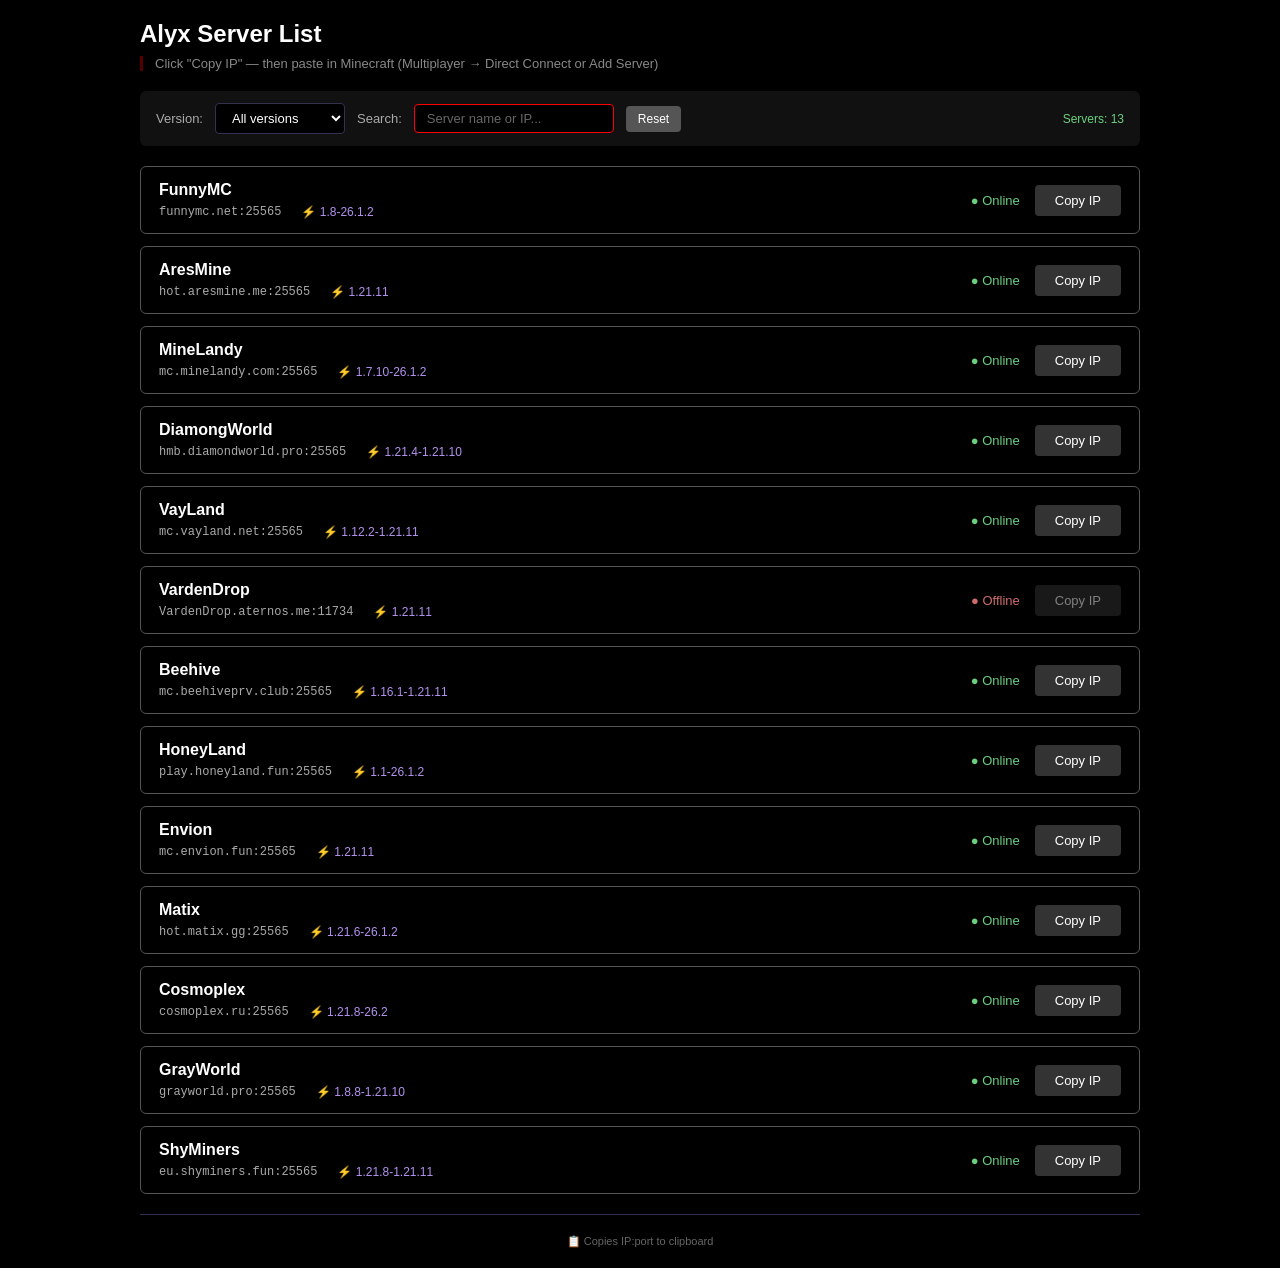
==== index.html @ 92d6c042 "Rename mcserver.html to index.html" ====
<!DOCTYPE html>
<html lang="en">
<head>
    <meta charset="UTF-8">
    <title>Alyx Launcher — Server List</title>
    <style>
        * {
            margin: 0;
            padding: 0;
            box-sizing: border-box;
        }

        body {
            background-color: #000000;
            font-family: 'Segoe UI', Tahoma, Geneva, Verdana, sans-serif;
            padding: 20px;
            color: #e0e0e0;
        }

        .container {
            max-width: 1000px;
            margin: 0 auto;
        }

        h1 {
            font-size: 24px;
            font-weight: 600;
            margin-bottom: 8px;
            color: #ffffff;
        }

        .sub {
            font-size: 13px;
            color: #888;
            margin-bottom: 20px;
            border-left: 3px solid #550000;
            padding-left: 12px;
        }

        .filter-bar {
            background-color: #111111;
            padding: 12px 16px;
            border-radius: 6px;
            margin-bottom: 20px;
            display: flex;
            flex-wrap: wrap;
            align-items: center;
            gap: 12px;
        }

        .filter-label {
            font-size: 13px;
            color: #aaa;
        }

        .filter-select {
            background-color: #000000;
            border: 1px solid #32324e;
            color: white;
            padding: 6px 12px;
            border-radius: 4px;
            font-size: 13px;
            cursor: pointer;
        }

        .search-input {
            background-color: #000000;
            border: 1px solid #FF0000;
            color: white;
            padding: 6px 12px;
            border-radius: 4px;
            font-size: 13px;
            width: 200px;
        }

        .search-input::placeholder {
            color: #666;
        }

        .filter-clear {
            background-color: #555555;
            border: none;
            color: white;
            padding: 6px 12px;
            border-radius: 4px;
            font-size: 12px;
            cursor: pointer;
        }

        .filter-clear:hover {
            background-color: #222222;
        }

        .servers-count {
            font-size: 12px;
            color: #6bcf7f;
            margin-left: auto;
        }

        .server-card {
            background-color: #000000;
            margin-bottom: 12px;
            padding: 14px 18px;
            border-radius: 6px;
            display: flex;
            align-items: center;
            justify-content: space-between;
            border: 1px solid #555555;
        }

        .server-card:hover {
            background-color: #000000;
        }

        .server-info {
            flex: 2;
        }

        .server-name {
            font-size: 16px;
            font-weight: 600;
            color: #ffffff;
            margin-bottom: 6px;
        }

        .server-details {
            display: flex;
            gap: 20px;
            font-size: 12px;
            color: #aaa;
        }

        .server-address {
            font-family: 'Consolas', monospace;
        }

        .server-version {
            color: #b392f0;
        }

        .copy-btn {
            background-color: #333333;
            border: none;
            color: white;
            padding: 8px 20px;
            border-radius: 4px;
            font-size: 13px;
            font-weight: 500;
            cursor: pointer;
            margin-left: 15px;
        }

        .copy-btn:hover {
            background-color: #000000;
        }

        .copy-btn:active {
            background-color: #222222;
        }

        .copy-btn:disabled {
            opacity: 0.5;
            cursor: not-allowed;
        }

        .status {
            min-width: 80px;
            text-align: right;
        }

        .online {
            color: #6bcf7f;
            font-size: 13px;
            font-weight: 500;
        }

        .offline {
            color: #cf6b6b;
            font-size: 13px;
            font-weight: 500;
        }

        hr {
            margin: 20px 0;
            border: none;
            height: 1px;
            background-color: #32324e;
        }

        .empty-message {
            text-align: center;
            padding: 40px;
            color: #888;
            background-color: #252540;
            border-radius: 6px;
        }

        .footer-note {
            font-size: 11px;
            color: #666;
            text-align: center;
            margin-top: 20px;
        }

        .toast-notification {
            position: fixed;
            bottom: 20px;
            left: 50%;
            transform: translateX(-50%);
            background-color: #2e4a75;
            color: white;
            padding: 8px 16px;
            border-radius: 4px;
            font-size: 13px;
            z-index: 999;
            animation: fadeOut 2s ease forwards;
        }

        @keyframes fadeOut {
            0% { opacity: 1; }
            70% { opacity: 1; }
            100% { opacity: 0; visibility: hidden; }
        }
    </style>
</head>
<body>
    <div class="container">
        <h1>Alyx Server List</h1>
        <div class="sub">Click "Copy IP" — then paste in Minecraft (Multiplayer → Direct Connect or Add Server)</div>

        <div class="filter-bar">
            <span class="filter-label">Version:</span>
            <select id="versionFilter" class="filter-select">
                <option value="all">All versions</option>
            </select>

            <span class="filter-label">Search:</span>
            <input type="text" id="searchInput" class="search-input" placeholder="Server name or IP...">

            <button id="clearFilters" class="filter-clear">Reset</button>
            <span id="serversCount" class="servers-count">Servers: 0</span>
        </div>

        <div id="server-list"></div>
        <hr />
        <div class="footer-note">📋 Copies IP:port to clipboard</div>
    </div>

    <script>
        // ============================================
        // MINECRAFT VERSIONS (1.4.2 — 26.1.2)
        // ============================================
        const minecraftVersions = [
            "1.8-26.1.2", "1.7.10-26.1.2", "1.21.4-1.21.10", "1.12.2-1.21.11", "1.16.1-1.21.11", "1.1-26.1.2",
            "1.21.6-26.1.2", "1.21.8-26.2", "1.8.8-1.21.10", "1.21.6-1.21.11",
            "1.4.2", "1.4.4", "1.4.5", "1.4.6", "1.4.7",
            "1.5.1", "1.5.2",
            "1.6.1", "1.6.2", "1.6.4",
            "1.7.2", "1.7.4", "1.7.5", "1.7.6", "1.7.6", "1.7.7", "1.7.8", "1.7.9", "1.7.10",
            "1.8", "1.8.1", "1.8.2", "1.8.3", "1.8.4", "1.8.5", "1.8.6", "1.8.7", "1.8.8", "1.8.9",
            "1.9", "1.9.1", "1.9.2", "1.9.3", "1.9.4",
            "1.10", "1.10.1", "1.10.2",
            "1.11", "1.11.1", "1.11.2",
            "1.12", "1.12.1", "1.12.2",
            "1.13", "1.13.1", "1.13.2",
            "1.14", "1.14.1", "1.14.2", "1.14.3", "1.14.4",
            "1.15", "1.15.1", "1.15.2",
            "1.16", "1.16.1", "1.16.2", "1.16.3", "1.16.4", "1.16.5",
            "1.17", "1.17.1",
            "1.18", "1.18.1", "1.18.2",
            "1.19", "1.19.1", "1.19.2", "1.19.3", "1.19.4",
            "1.20", "1.20.1", "1.20.2", "1.20.3", "1.20.4", "1.20.5", "1.20.6",
            "1.21", "1.21.1", "1.21.3", "1.21.4", "1.21.5", "1.21.6", "1.21.7", "1.21.8", "1.21.9", "1.21.10", "1.21.11",
            "26.1", "26.1.1", "26.1.2"
        ];

        // ============================================
        // YOUR SERVERS (add them here)
        // ============================================
        const servers = [
            // Example: { name: "Server Name", ip: "play.example.com", port: 25565, version: "1.16.5", online: true }
            { name: "FunnyMC", ip: "funnymc.net", port: 25565, version: "1.8-26.1.2", online: true },
            { name: "AresMine", ip: "hot.aresmine.me", port: 25565, version: "1.21.11", online: true },
            { name: "MineLandy", ip: "mc.minelandy.com", port: 25565, version: "1.7.10-26.1.2", online: true },
            { name: "DiamongWorld", ip: "hmb.diamondworld.pro", port: 25565, version: "1.21.4-1.21.10", online: true },
            { name: "VayLand", ip: "mc.vayland.net", port: 25565, version: "1.12.2-1.21.11", online: true },
            { name: "VardenDrop", ip: "VardenDrop.aternos.me", port: 11734, version: "1.21.11", online: false },
            { name: "Beehive", ip: "mc.beehiveprv.club", port: 25565, version: "1.16.1-1.21.11", online: true },
            { name: "HoneyLand", ip: "play.honeyland.fun", port: 25565, version: "1.1-26.1.2", online: true },
            { name: "Envion", ip: "mc.envion.fun", port: 25565, version: "1.21.11", online: true },
            { name: "Matix", ip: "hot.matix.gg", port: 25565, version: "1.21.6-26.1.2", online: true },
            { name: "Cosmoplex", ip: "cosmoplex.ru", port: 25565, version: "1.21.8-26.2", online: true },
            { name: "GrayWorld", ip: "grayworld.pro", port: 25565, version: "1.8.8-1.21.10", online: true },
            { name: "ShyMiners", ip: "eu.shyminers.fun", port: 25565, version: "1.21.8-1.21.11", online: true }
        ];

        function populateVersionFilter() {
            const select = document.getElementById('versionFilter');
            minecraftVersions.forEach(v => {
                const opt = document.createElement('option');
                opt.value = v;
                opt.textContent = v;
                select.appendChild(opt);
            });
        }

        function showNotification(msg) {
            const old = document.querySelector('.toast-notification');
            if (old) old.remove();
            const toast = document.createElement('div');
            toast.className = 'toast-notification';
            toast.textContent = msg;
            document.body.appendChild(toast);
            setTimeout(() => toast.remove(), 2000);
        }

        function copyToClipboard(text) {
            navigator.clipboard.writeText(text).then(() => {
                showNotification(`Copied: ${text}`);
            }).catch(() => {
                const ta = document.createElement('textarea');
                ta.value = text;
                document.body.appendChild(ta);
                ta.select();
                document.execCommand('copy');
                document.body.removeChild(ta);
                showNotification(`Copied: ${text}`);
            });
        }

        function renderServerList() {
            const container = document.getElementById('server-list');
            const version = document.getElementById('versionFilter').value;
            const query = document.getElementById('searchInput').value.toLowerCase().trim();

            let filtered = servers.filter(s => {
                if (version !== 'all' && s.version !== version) return false;
                if (query && !s.name.toLowerCase().includes(query) && !s.ip.toLowerCase().includes(query)) return false;
                return true;
            });

            document.getElementById('serversCount').textContent = `Servers: ${filtered.length}`;

            if (filtered.length === 0) {
                container.innerHTML = '<div class="empty-message"> ×  Nothing found</div>';
                return;
            }

            container.innerHTML = '';
            filtered.forEach(s => {
                const card = document.createElement('div');
                card.className = 'server-card';

                const info = document.createElement('div');
                info.className = 'server-info';
                info.innerHTML = `
                    <div class="server-name">${s.name}</div>
                    <div class="server-details">
                        <span class="server-address">${s.ip}:${s.port}</span>
                        <span class="server-version">⚡ ${s.version}</span>
                    </div>
                `;

                const statusDiv = document.createElement('div');
                statusDiv.className = 'status';
                statusDiv.innerHTML = `<span class="${s.online ? 'online' : 'offline'}">${s.online ? '● Online' : '● Offline'}</span>`;

                const btn = document.createElement('button');
                btn.textContent = 'Copy IP';
                btn.className = 'copy-btn';
                if (!s.online) {
                    btn.disabled = true;
                    btn.style.opacity = '0.5';
                } else {
                    btn.onclick = () => copyToClipboard(`${s.ip}:${s.port}`);
                }

                card.appendChild(info);
                card.appendChild(statusDiv);
                card.appendChild(btn);
                container.appendChild(card);
            });
        }

        function init() {
            populateVersionFilter();
            renderServerList();
            document.getElementById('versionFilter').addEventListener('change', renderServerList);
            document.getElementById('searchInput').addEventListener('input', renderServerList);
            document.getElementById('clearFilters').addEventListener('click', () => {
                document.getElementById('versionFilter').value = 'all';
                document.getElementById('searchInput').value = '';
                renderServerList();
            });
        }

        init();
    </script>
</body>
</html>
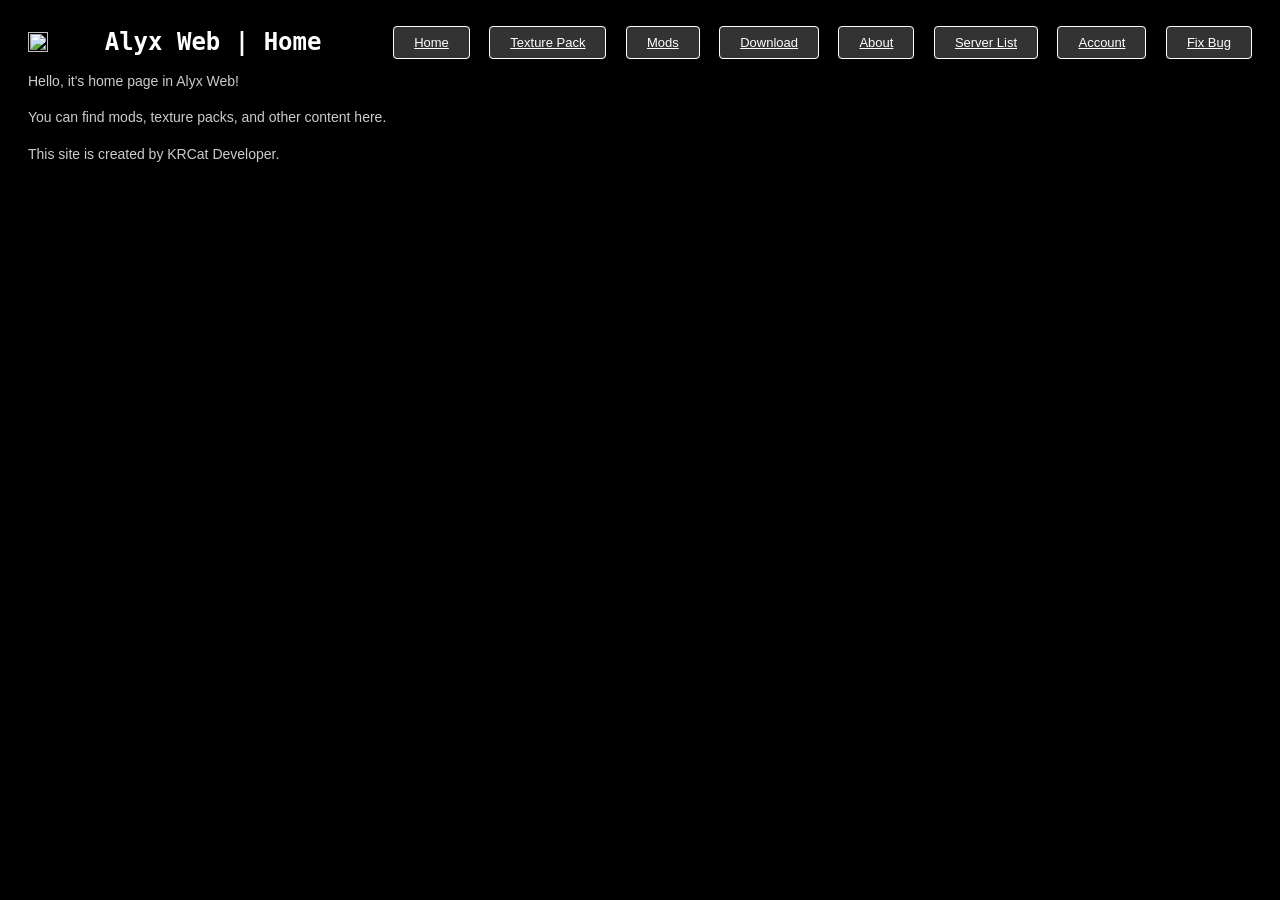
==== commit c1cde0b3: "So that the release date is July 25th. AlyxWeb | Full Version in July 25th." ====
--- a/index.html
+++ b/index.html
@@ -1,400 +1,26 @@
-<!DOCTYPE html>
-<html lang="en">
-<head>
-    <meta charset="UTF-8">
-    <title>Alyx Launcher — Server List</title>
-    <style>
-        * {
-            margin: 0;
-            padding: 0;
-            box-sizing: border-box;
-        }
-
-        body {
-            background-color: #000000;
-            font-family: 'Segoe UI', Tahoma, Geneva, Verdana, sans-serif;
-            padding: 20px;
-            color: #e0e0e0;
-        }
-
-        .container {
-            max-width: 1000px;
-            margin: 0 auto;
-        }
-
-        h1 {
-            font-size: 24px;
-            font-weight: 600;
-            margin-bottom: 8px;
-            color: #ffffff;
-        }
-
-        .sub {
-            font-size: 13px;
-            color: #888;
-            margin-bottom: 20px;
-            border-left: 3px solid #550000;
-            padding-left: 12px;
-        }
-
-        .filter-bar {
-            background-color: #111111;
-            padding: 12px 16px;
-            border-radius: 6px;
-            margin-bottom: 20px;
-            display: flex;
-            flex-wrap: wrap;
-            align-items: center;
-            gap: 12px;
-        }
-
-        .filter-label {
-            font-size: 13px;
-            color: #aaa;
-        }
-
-        .filter-select {
-            background-color: #000000;
-            border: 1px solid #32324e;
-            color: white;
-            padding: 6px 12px;
-            border-radius: 4px;
-            font-size: 13px;
-            cursor: pointer;
-        }
-
-        .search-input {
-            background-color: #000000;
-            border: 1px solid #FF0000;
-            color: white;
-            padding: 6px 12px;
-            border-radius: 4px;
-            font-size: 13px;
-            width: 200px;
-        }
-
-        .search-input::placeholder {
-            color: #666;
-        }
-
-        .filter-clear {
-            background-color: #555555;
-            border: none;
-            color: white;
-            padding: 6px 12px;
-            border-radius: 4px;
-            font-size: 12px;
-            cursor: pointer;
-        }
-
-        .filter-clear:hover {
-            background-color: #222222;
-        }
-
-        .servers-count {
-            font-size: 12px;
-            color: #6bcf7f;
-            margin-left: auto;
-        }
-
-        .server-card {
-            background-color: #000000;
-            margin-bottom: 12px;
-            padding: 14px 18px;
-            border-radius: 6px;
-            display: flex;
-            align-items: center;
-            justify-content: space-between;
-            border: 1px solid #555555;
-        }
-
-        .server-card:hover {
-            background-color: #000000;
-        }
-
-        .server-info {
-            flex: 2;
-        }
-
-        .server-name {
-            font-size: 16px;
-            font-weight: 600;
-            color: #ffffff;
-            margin-bottom: 6px;
-        }
-
-        .server-details {
-            display: flex;
-            gap: 20px;
-            font-size: 12px;
-            color: #aaa;
-        }
-
-        .server-address {
-            font-family: 'Consolas', monospace;
-        }
-
-        .server-version {
-            color: #b392f0;
-        }
-
-        .copy-btn {
-            background-color: #333333;
-            border: none;
-            color: white;
-            padding: 8px 20px;
-            border-radius: 4px;
-            font-size: 13px;
-            font-weight: 500;
-            cursor: pointer;
-            margin-left: 15px;
-        }
-
-        .copy-btn:hover {
-            background-color: #000000;
-        }
-
-        .copy-btn:active {
-            background-color: #222222;
-        }
-
-        .copy-btn:disabled {
-            opacity: 0.5;
-            cursor: not-allowed;
-        }
-
-        .status {
-            min-width: 80px;
-            text-align: right;
-        }
-
-        .online {
-            color: #6bcf7f;
-            font-size: 13px;
-            font-weight: 500;
-        }
-
-        .offline {
-            color: #cf6b6b;
-            font-size: 13px;
-            font-weight: 500;
-        }
-
-        hr {
-            margin: 20px 0;
-            border: none;
-            height: 1px;
-            background-color: #32324e;
-        }
-
-        .empty-message {
-            text-align: center;
-            padding: 40px;
-            color: #888;
-            background-color: #252540;
-            border-radius: 6px;
-        }
-
-        .footer-note {
-            font-size: 11px;
-            color: #666;
-            text-align: center;
-            margin-top: 20px;
-        }
-
-        .toast-notification {
-            position: fixed;
-            bottom: 20px;
-            left: 50%;
-            transform: translateX(-50%);
-            background-color: #2e4a75;
-            color: white;
-            padding: 8px 16px;
-            border-radius: 4px;
-            font-size: 13px;
-            z-index: 999;
-            animation: fadeOut 2s ease forwards;
-        }
-
-        @keyframes fadeOut {
-            0% { opacity: 1; }
-            70% { opacity: 1; }
-            100% { opacity: 0; visibility: hidden; }
-        }
-    </style>
-</head>
-<body>
-    <div class="container">
-        <h1>Alyx Server List</h1>
-        <div class="sub">Click "Copy IP" — then paste in Minecraft (Multiplayer → Direct Connect or Add Server)</div>
-
-        <div class="filter-bar">
-            <span class="filter-label">Version:</span>
-            <select id="versionFilter" class="filter-select">
-                <option value="all">All versions</option>
-            </select>
-
-            <span class="filter-label">Search:</span>
-            <input type="text" id="searchInput" class="search-input" placeholder="Server name or IP...">
-
-            <button id="clearFilters" class="filter-clear">Reset</button>
-            <span id="serversCount" class="servers-count">Servers: 0</span>
-        </div>
-
-        <div id="server-list"></div>
-        <hr />
-        <div class="footer-note">📋 Copies IP:port to clipboard</div>
-    </div>
-
-    <script>
-        // ============================================
-        // MINECRAFT VERSIONS (1.4.2 — 26.1.2)
-        // ============================================
-        const minecraftVersions = [
-            "1.8-26.1.2", "1.7.10-26.1.2", "1.21.4-1.21.10", "1.12.2-1.21.11", "1.16.1-1.21.11", "1.1-26.1.2",
-            "1.21.6-26.1.2", "1.21.8-26.2", "1.8.8-1.21.10", "1.21.6-1.21.11",
-            "1.4.2", "1.4.4", "1.4.5", "1.4.6", "1.4.7",
-            "1.5.1", "1.5.2",
-            "1.6.1", "1.6.2", "1.6.4",
-            "1.7.2", "1.7.4", "1.7.5", "1.7.6", "1.7.6", "1.7.7", "1.7.8", "1.7.9", "1.7.10",
-            "1.8", "1.8.1", "1.8.2", "1.8.3", "1.8.4", "1.8.5", "1.8.6", "1.8.7", "1.8.8", "1.8.9",
-            "1.9", "1.9.1", "1.9.2", "1.9.3", "1.9.4",
-            "1.10", "1.10.1", "1.10.2",
-            "1.11", "1.11.1", "1.11.2",
-            "1.12", "1.12.1", "1.12.2",
-            "1.13", "1.13.1", "1.13.2",
-            "1.14", "1.14.1", "1.14.2", "1.14.3", "1.14.4",
-            "1.15", "1.15.1", "1.15.2",
-            "1.16", "1.16.1", "1.16.2", "1.16.3", "1.16.4", "1.16.5",
-            "1.17", "1.17.1",
-            "1.18", "1.18.1", "1.18.2",
-            "1.19", "1.19.1", "1.19.2", "1.19.3", "1.19.4",
-            "1.20", "1.20.1", "1.20.2", "1.20.3", "1.20.4", "1.20.5", "1.20.6",
-            "1.21", "1.21.1", "1.21.3", "1.21.4", "1.21.5", "1.21.6", "1.21.7", "1.21.8", "1.21.9", "1.21.10", "1.21.11",
-            "26.1", "26.1.1", "26.1.2"
-        ];
-
-        // ============================================
-        // YOUR SERVERS (add them here)
-        // ============================================
-        const servers = [
-            // Example: { name: "Server Name", ip: "play.example.com", port: 25565, version: "1.16.5", online: true }
-            { name: "FunnyMC", ip: "funnymc.net", port: 25565, version: "1.8-26.1.2", online: true },
-            { name: "AresMine", ip: "hot.aresmine.me", port: 25565, version: "1.21.11", online: true },
-            { name: "MineLandy", ip: "mc.minelandy.com", port: 25565, version: "1.7.10-26.1.2", online: true },
-            { name: "DiamongWorld", ip: "hmb.diamondworld.pro", port: 25565, version: "1.21.4-1.21.10", online: true },
-            { name: "VayLand", ip: "mc.vayland.net", port: 25565, version: "1.12.2-1.21.11", online: true },
-            { name: "VardenDrop", ip: "VardenDrop.aternos.me", port: 11734, version: "1.21.11", online: false },
-            { name: "Beehive", ip: "mc.beehiveprv.club", port: 25565, version: "1.16.1-1.21.11", online: true },
-            { name: "HoneyLand", ip: "play.honeyland.fun", port: 25565, version: "1.1-26.1.2", online: true },
-            { name: "Envion", ip: "mc.envion.fun", port: 25565, version: "1.21.11", online: true },
-            { name: "Matix", ip: "hot.matix.gg", port: 25565, version: "1.21.6-26.1.2", online: true },
-            { name: "Cosmoplex", ip: "cosmoplex.ru", port: 25565, version: "1.21.8-26.2", online: true },
-            { name: "GrayWorld", ip: "grayworld.pro", port: 25565, version: "1.8.8-1.21.10", online: true },
-            { name: "ShyMiners", ip: "eu.shyminers.fun", port: 25565, version: "1.21.8-1.21.11", online: true }
-        ];
-
-        function populateVersionFilter() {
-            const select = document.getElementById('versionFilter');
-            minecraftVersions.forEach(v => {
-                const opt = document.createElement('option');
-                opt.value = v;
-                opt.textContent = v;
-                select.appendChild(opt);
-            });
-        }
-
-        function showNotification(msg) {
-            const old = document.querySelector('.toast-notification');
-            if (old) old.remove();
-            const toast = document.createElement('div');
-            toast.className = 'toast-notification';
-            toast.textContent = msg;
-            document.body.appendChild(toast);
-            setTimeout(() => toast.remove(), 2000);
-        }
-
-        function copyToClipboard(text) {
-            navigator.clipboard.writeText(text).then(() => {
-                showNotification(`Copied: ${text}`);
-            }).catch(() => {
-                const ta = document.createElement('textarea');
-                ta.value = text;
-                document.body.appendChild(ta);
-                ta.select();
-                document.execCommand('copy');
-                document.body.removeChild(ta);
-                showNotification(`Copied: ${text}`);
-            });
-        }
-
-        function renderServerList() {
-            const container = document.getElementById('server-list');
-            const version = document.getElementById('versionFilter').value;
-            const query = document.getElementById('searchInput').value.toLowerCase().trim();
-
-            let filtered = servers.filter(s => {
-                if (version !== 'all' && s.version !== version) return false;
-                if (query && !s.name.toLowerCase().includes(query) && !s.ip.toLowerCase().includes(query)) return false;
-                return true;
-            });
-
-            document.getElementById('serversCount').textContent = `Servers: ${filtered.length}`;
-
-            if (filtered.length === 0) {
-                container.innerHTML = '<div class="empty-message"> ×  Nothing found</div>';
-                return;
-            }
-
-            container.innerHTML = '';
-            filtered.forEach(s => {
-                const card = document.createElement('div');
-                card.className = 'server-card';
-
-                const info = document.createElement('div');
-                info.className = 'server-info';
-                info.innerHTML = `
-                    <div class="server-name">${s.name}</div>
-                    <div class="server-details">
-                        <span class="server-address">${s.ip}:${s.port}</span>
-                        <span class="server-version">⚡ ${s.version}</span>
-                    </div>
-                `;
-
-                const statusDiv = document.createElement('div');
-                statusDiv.className = 'status';
-                statusDiv.innerHTML = `<span class="${s.online ? 'online' : 'offline'}">${s.online ? '● Online' : '● Offline'}</span>`;
-
-                const btn = document.createElement('button');
-                btn.textContent = 'Copy IP';
-                btn.className = 'copy-btn';
-                if (!s.online) {
-                    btn.disabled = true;
-                    btn.style.opacity = '0.5';
-                } else {
-                    btn.onclick = () => copyToClipboard(`${s.ip}:${s.port}`);
-                }
-
-                card.appendChild(info);
-                card.appendChild(statusDiv);
-                card.appendChild(btn);
-                container.appendChild(card);
-            });
-        }
-
-        function init() {
-            populateVersionFilter();
-            renderServerList();
-            document.getElementById('versionFilter').addEventListener('change', renderServerList);
-            document.getElementById('searchInput').addEventListener('input', renderServerList);
-            document.getElementById('clearFilters').addEventListener('click', () => {
-                document.getElementById('versionFilter').value = 'all';
-                document.getElementById('searchInput').value = '';
-                renderServerList();
-            });
-        }
-
-        init();
-    </script>
-</body>
-</html>
+<!DOCTYPE html>
+<html>
+<header>
+    <img src="https://uploads.onecompiler.io/445ex5aav/44qwj8sz8/AlyxWebIcon.jpg" width="20" height="20" class="AlyxWebIcon">
+    <h5>Alyx Web | Home</h5>
+    <link rel="icon" href="https://uploads.onecompiler.io/445ex5aav/44qwj8sz8/AlyxWebIcon.jpg">
+  <nav class="nav-button">
+    <a href="index.html" class="Home">Home</a>
+    <a href="texturepack.html" class="Texture Pack">Texture Pack</a>
+    <a href="mods.html" class="Mods">Mods</a>
+    <a href="download.html" class="Download">Download</a>
+    <a href="about.html" class="About">About</a>
+    <a href="mcserver.html" class="Server List">Server List</a>
+    <a href="account.html" class="Account">Account</a>
+    <a href="fixbug.html" class="Fix Bug">Fix Bug</a> 
+  </nav>
+</header>
+<head>
+  <link rel="stylesheet" href="styles.css">
+</head>
+<body>
+  <p>Hello, it's home page in Alyx Web!</p>
+  <p>You can find mods, texture packs, and other content here.</p>
+  <p>This site is created by KRCat Developer.</p>
+</body>
+</html>
--- a/styles.css
+++ b/styles.css
@@ -0,0 +1,170 @@
+h5 {
+  font-family: "Segoe UI", Tahoma, monospace;
+}
+body {
+    background-color: #000000;
+    font-family: 'Segoe UI', Tahoma, Geneva, Verdana, sans-serif;
+    padding: 20px;
+    color: #e0e0e0;
+}
+h5 {
+    font-size: 24px;
+    font-weight: 600;
+    margin-bottom: 8px;
+    color: #ffffff;
+    margin: 0;
+}
+p {
+    font-size: 14px;
+    line-height: 1.6;
+    color: #cccccc;
+}
+a {
+    background-color: #333333;
+            border: 1px solid white;
+            color: white;
+            padding: 8px 20px;
+            border-radius: 4px;
+            font-size: 13px;
+            font-weight: 500;
+            cursor: pointer;
+            margin-left: 15px;
+}
+a:hover {
+    background-color: #000000;
+}
+a:active {
+    background-color: #222222;
+}
+a:disabled {
+    opacity: 0.5;
+            cursor: not-allowed;
+}
+button {
+    background-color: #333333;
+            border: 1px solid white;
+            color: white;
+            padding: 8px 20px;
+            border-radius: 4px;
+            font-size: 13px;
+            font-weight: 500;
+            cursor: pointer;
+            margin-left: 15px;
+}
+button:hover {
+    background-color: #000000;
+}
+button:active {
+    background-color: #222222;
+}
+button:disabled {
+    opacity: 0.5;
+            cursor: not-allowed;
+}
+header {
+  display: flex;
+  justify-content: space-between;
+  align-items: center;
+}
+.nav-buttons {
+  display: flex;
+  gap: 15px;
+}
+h1 {
+            font-size: 24px;
+            font-weight: 600;
+            margin-bottom: 8px;
+            color: #ffffff;
+        }
+/* Скрываем формы по умолчанию */
+#loginForm,
+#registerForm,
+#loggedInState {
+    display: none;
+}
+
+/* Показываем активную форму */
+#loginForm.active,
+#registerForm.active,
+#loggedInState.active {
+    display: block;
+}
+
+/* Кнопки входа и регистрации */
+.btn-group {
+    display: flex;
+    gap: 12px;
+    justify-content: center;
+    margin: 20px 0;
+}
+
+/* Контейнер форм */
+.form-box {
+    max-width: 400px;
+    margin: 0 auto;
+    padding: 20px;
+    background: #1a1a1a;
+    border-radius: 12px;
+    border: 1px solid #333;
+}
+
+.form-box input {
+    width: 100%;
+    padding: 10px;
+    margin: 8px 0;
+    background: #2a2a2a;
+    border: 1px solid #555;
+    color: white;
+    border-radius: 4px;
+    box-sizing: border-box;
+}
+
+.form-box .btn {
+    width: 100%;
+    margin: 8px 0;
+}
+
+/* Кнопка отмены */
+.btn-cancel {
+    background: #555;
+}
+.btn-cancel:hover {
+    background: #777;
+}
+
+/* GitHub кнопка */
+.btn-github {
+    background: #333;
+    border: 1px solid #555;
+}
+.btn-github:hover {
+    background: #444;
+}
+
+/* Состояние "Вы вошли" */
+.logged-in {
+    text-align: center;
+    padding: 30px;
+    background: #1a1a1a;
+    border-radius: 12px;
+    border: 1px solid #333;
+}
+
+.logged-in .links {
+    display: flex;
+    gap: 16px;
+    justify-content: center;
+    margin-top: 16px;
+}
+
+.logged-in .links a {
+    background: #2a2a2a;
+    padding: 8px 24px;
+    border-radius: 4px;
+    border: 1px solid #555;
+    text-decoration: none;
+    color: white;
+}
+.logged-in .links a:hover {
+    background: #333;
+}
